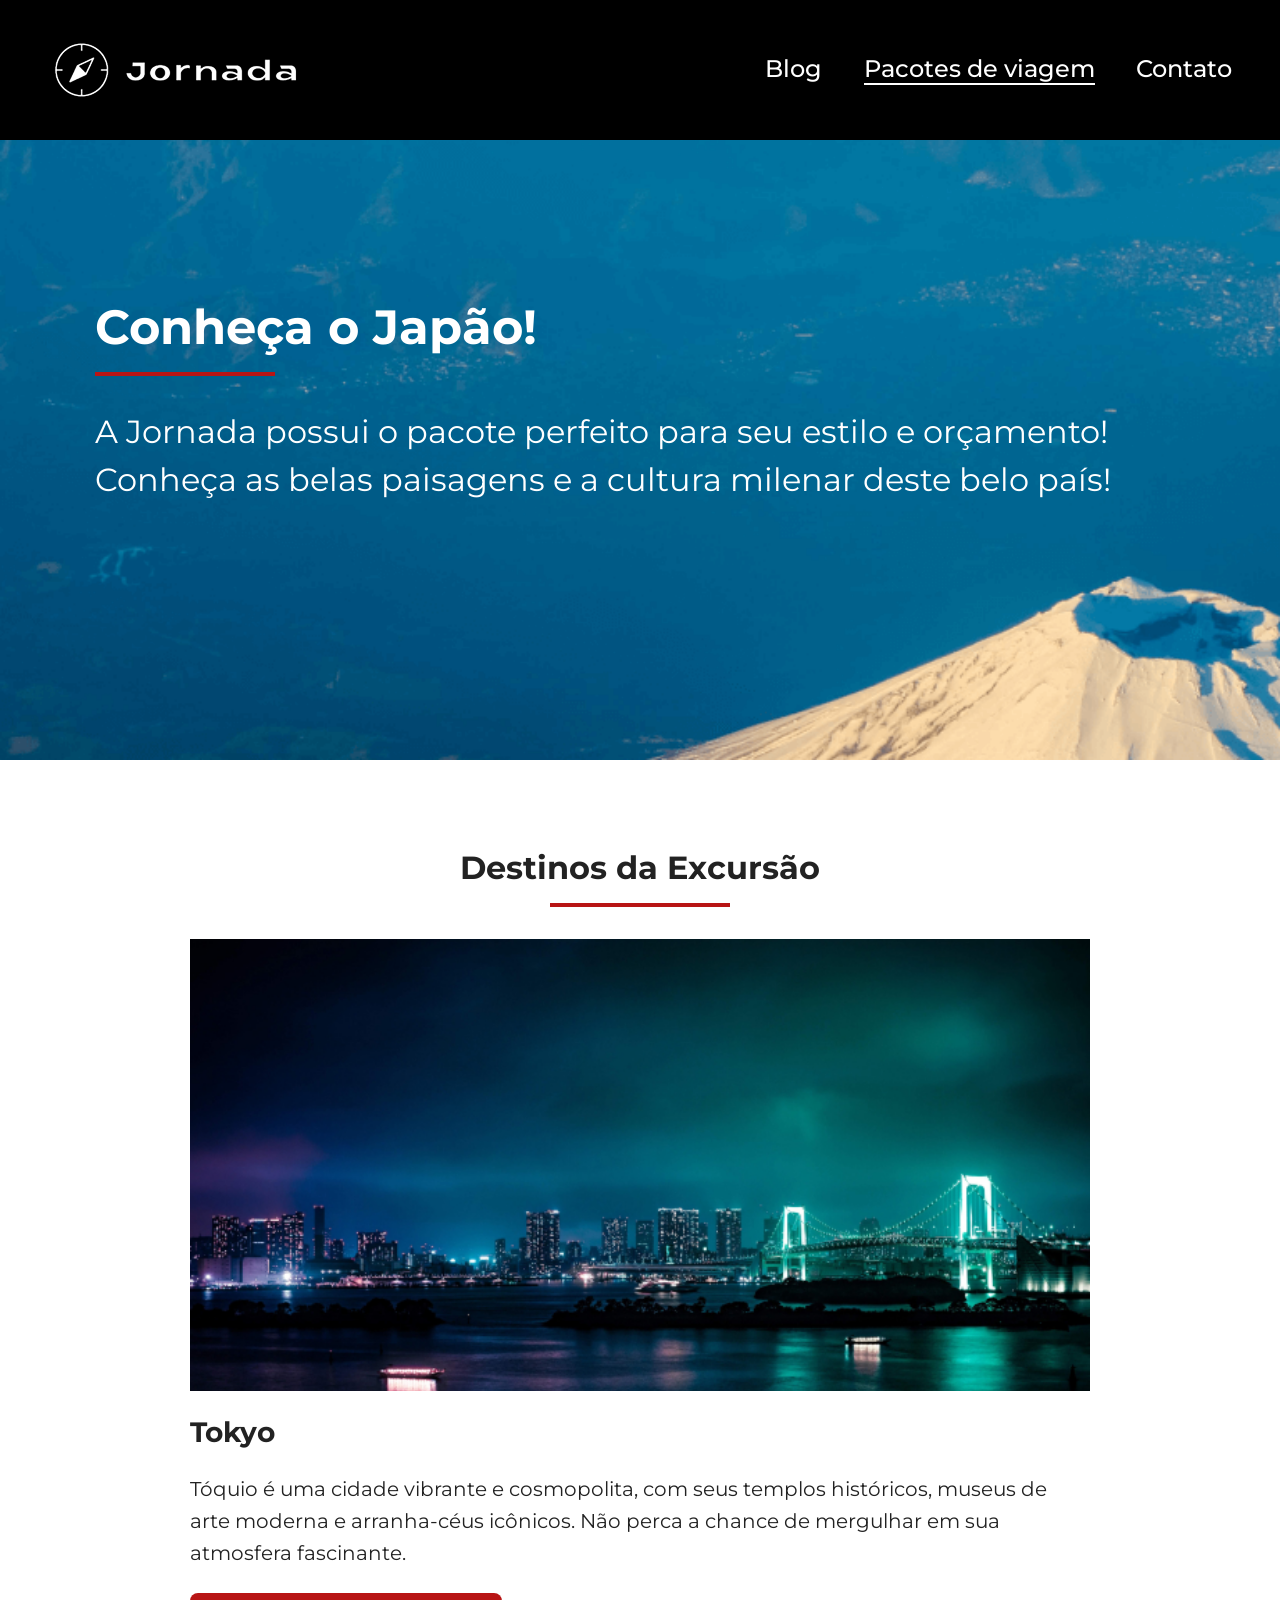
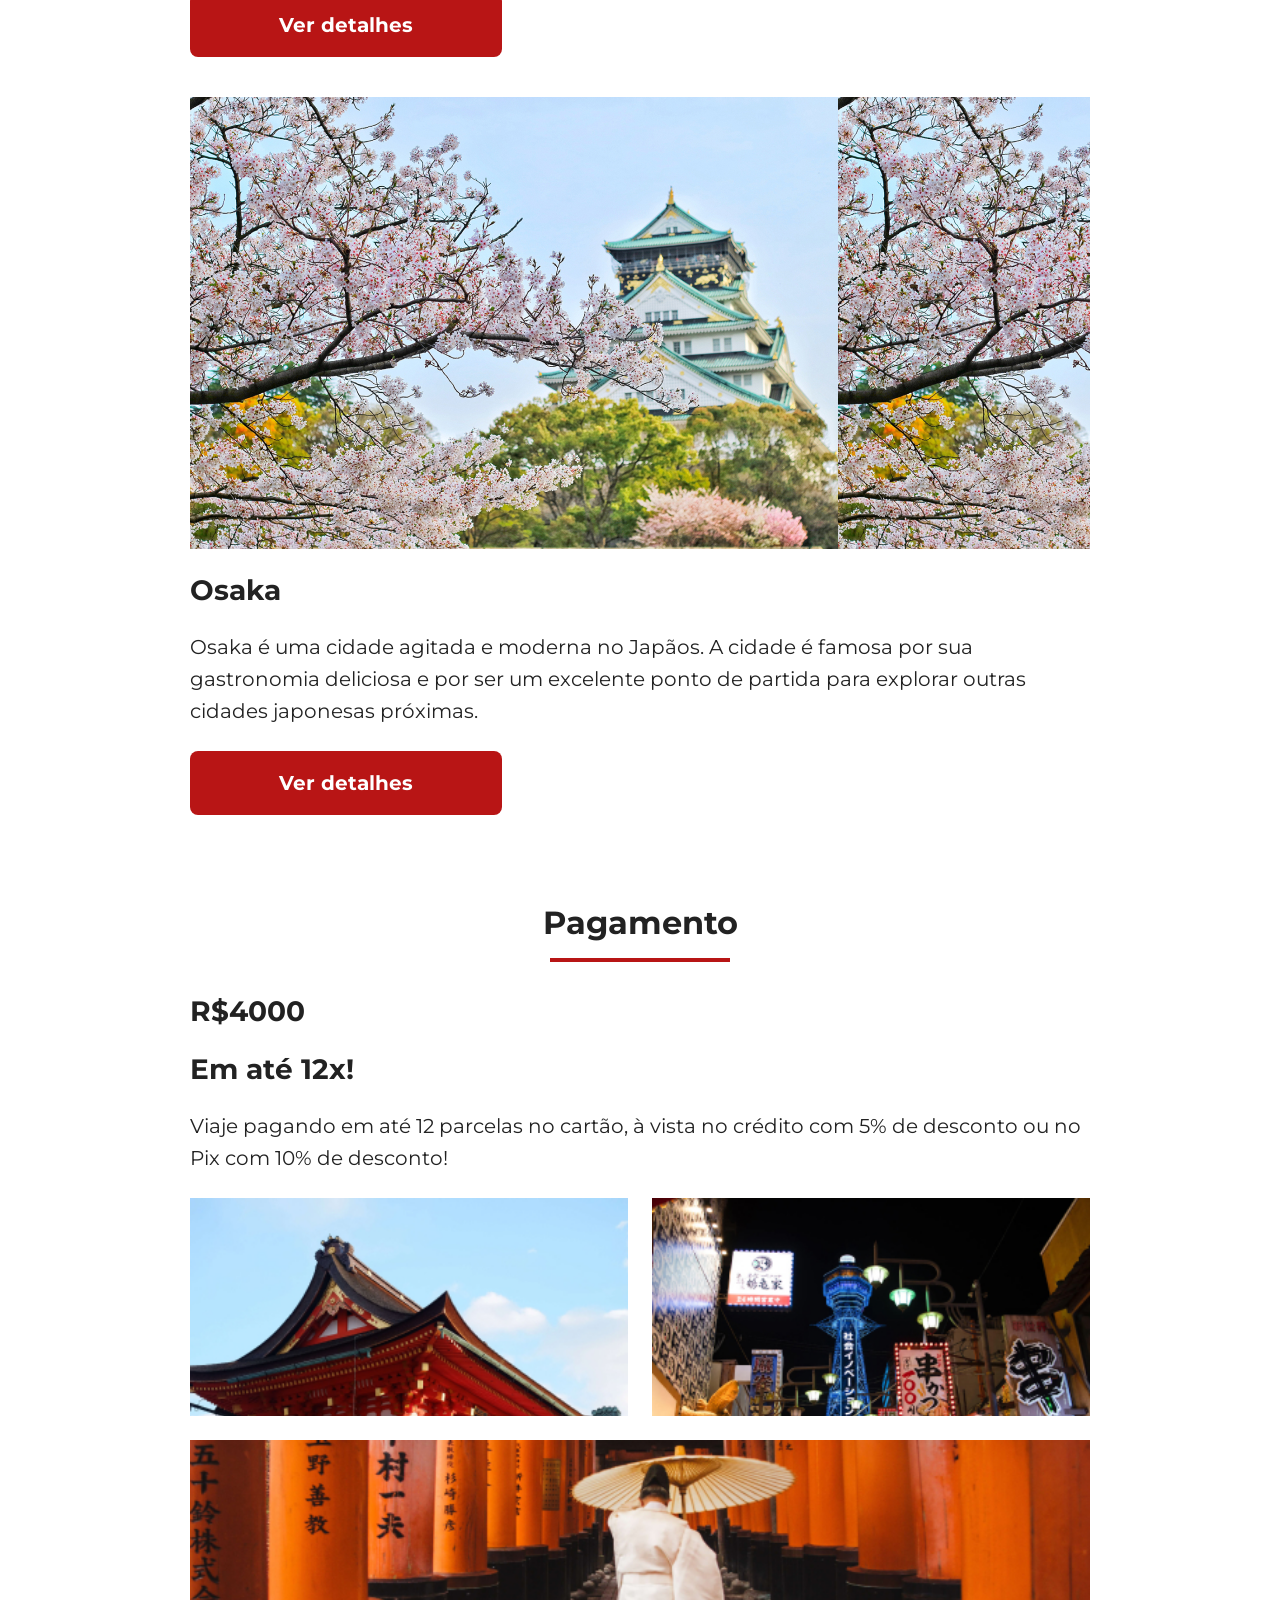
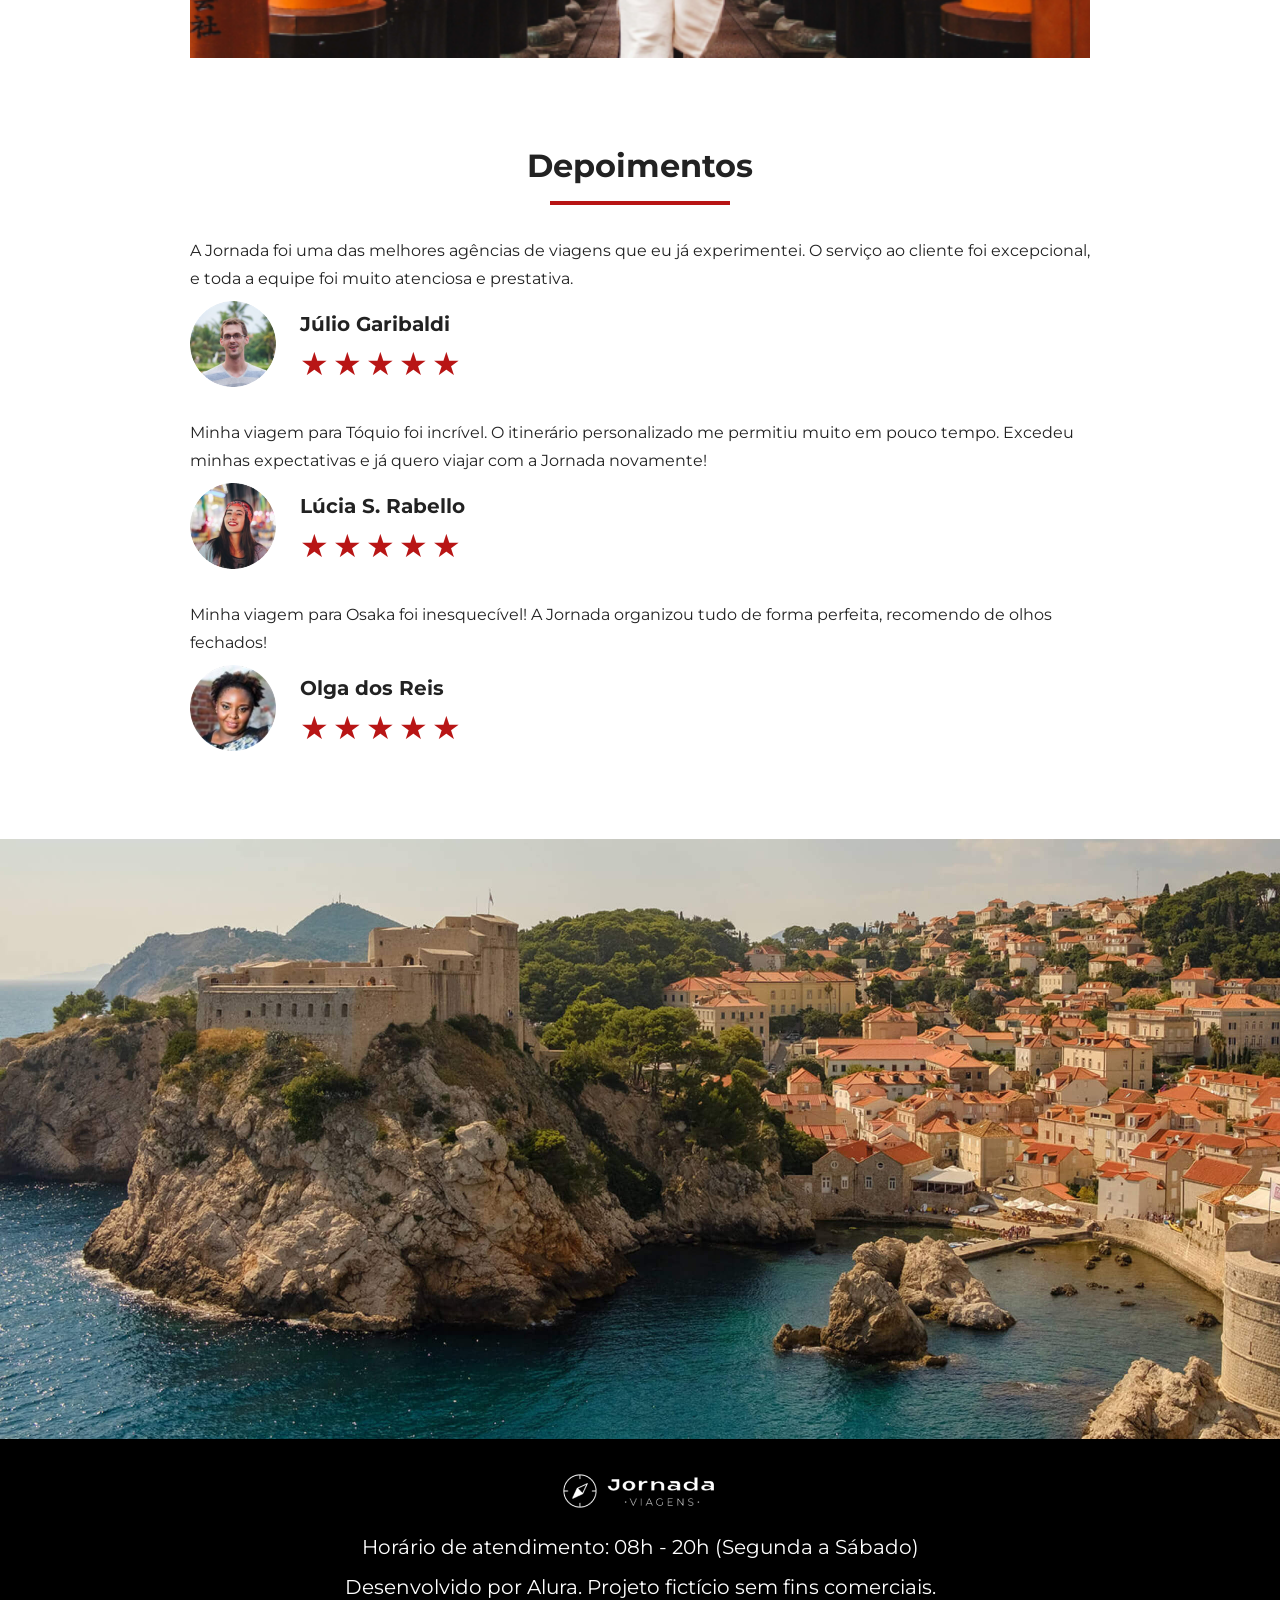
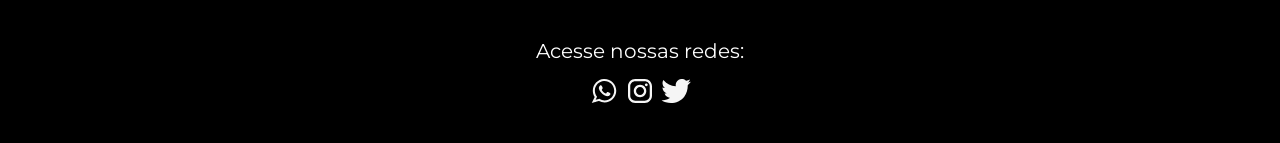
==== pacotes-viagem.html @ 85d2b94d "Finaliza sessao depoimentos" ====
<!doctype html>
<html lang="pt-Br">
  <head>
    <meta charset="UTF-8" />
    <meta name="viewport" content="width=device-width, initial-scale=1.0" />
    <link rel="stylesheet" href="/css/style.css" />
    <title>Pacotes de viagens</title>
  </head>
  <body>
    <header class="main-header">
      <a class="logo" href="index.html" title="voltar para a página inicial">
        <img
          class="img-mobile"
          src="img/bussola-jornada-branca.png"
          alt="Bussola do logo Jornada Viagens na cor branca"
        />
        <img
          class="img-desktop"
          src="img/bussola-texto-jornada-branca.png"
          alt="Logo Jornada Viagens na cor branca"
        />
      </a>

      <div class="navigation-menu">
        <label for="menu"><img src="img/menu.png" alt="menu" /></label>
        <input type="checkbox" id="menu" hidden />

        <nav>
          <ul class="list-links">
            <li>
              <a href="blog.html" target="_blank" title="Acessar Blog">Blog</a>
            </li>
            <li>
              <a
                href="pacotes-viagem.html"
                class="active"
                target="_blank"
                title="Acessar Pacotes de viagem"
                >Pacotes de viagem</a
              >
            </li>
            <li>
              <a href="contato.html" target="_blank" title="Acessar Contato"
                >Contato</a
              >
            </li>
          </ul>
        </nav>
      </div>
    </header>

    <section class="hero-pac-viagem">
      <div class="hero-img">
        <div class="section-title-left">
          <h1>Conheça o Japão!</h1>
          <hr />
        </div>
        <p>
          A Jornada possui o pacote perfeito para seu estilo e orçamento!
          Conheça as belas paisagens e a cultura milenar deste belo país!
        </p>
      </div>
    </section>

    <section class="destinations">
      <div class="section-title">
        <h2>Destinos da Excursão</h2>
        <hr />
      </div>
      <div class="destination-itens">
        <article class="item">
          <header>
            <div class="img-item"></div>
            <h3 class="content-title">Tokyo</h3>
          </header>
          <p class="content-text">
            Tóquio é uma cidade vibrante e cosmopolita, com seus templos
            históricos, museus de arte moderna e arranha-céus icônicos. Não
            perca a chance de mergulhar em sua atmosfera fascinante.
          </p>
          <footer>
            <a
              href="#"
              class="button"
              target="_blank"
              title="Veja mais detalhes do destino Tokyo"
              >Ver detalhes</a
            >
          </footer>
        </article>

        <article class="item">
          <header>
            <div class="img-item osaka"></div>
            <h3 class="content-title">Osaka</h3>
          </header>
          <p class="content-text">
            Osaka é uma cidade agitada e moderna no Japãos. A cidade é famosa
            por sua gastronomia deliciosa e por ser um excelente ponto de
            partida para explorar outras cidades japonesas próximas.
          </p>
          <footer>
            <a
              href="#"
              class="button"
              target="_blank"
              title="Veja mais detalhes do destino Osaka"
              >Ver detalhes</a
            >
          </footer>
        </article>
      </div>
    </section>

    <section class="payments">
      <div class="section-title">
        <h2>Pagamento</h2>
        <hr />
      </div>

      <div class="content-container">
        <div class="text-content">
          <h3 class="content-title">R$4000</h3>
          <h3 class="content-title">Em até 12x!</h3>
          <p class="content-text">
            Viaje pagando em até 12 parcelas no cartão, à vista no crédito com
            5% de desconto ou no Pix com 10% de desconto!
          </p>
        </div>
        <div class="image-gallery pac-viagem">
          <div class="image first"></div>
          <div class="image second"></div>
          <div class="image thirdy"></div>
        </div>
      </div>
    </section>

    <section class="testimonial">
      <div class="section-title">
        <h2>Depoimentos</h2>
        <hr />
      </div>

      <div class="testimonial-container">
        <article>
          <header>
            <p>
              A Jornada foi uma das melhores agências de viagens que eu já
              experimentei. O serviço ao cliente foi excepcional, e toda a
              equipe foi muito atenciosa e prestativa.
            </p>
          </header>
          <footer>
            <img
              src="img/avatar-julio.png"
              alt="imagem de perfil do cliente Júlio Garibaldi"
            />
            <div class="profile-content">
              <h3>Júlio Garibaldi</h3>
              <div class="rating">
                <span class="star">★</span>
                <span class="star">★</span>
                <span class="star">★</span>
                <span class="star">★</span>
                <span class="star">★</span>
              </div>
            </div>
          </footer>
        </article>
        <article>
          <header>
            <p>
              Minha viagem para Tóquio foi incrível. O itinerário personalizado
              me permitiu muito em pouco tempo. Excedeu minhas expectativas e já
              quero viajar com a Jornada novamente!
            </p>
          </header>
          <footer>
            <img
              src="img/avatar-lucia.png"
              alt="imagem de perfil da cliente Lúcia S. Rabello"
            />
            <div class="profile-content">
              <h3>Lúcia S. Rabello</h3>
              <div class="rating">
                <span class="star">★</span>
                <span class="star">★</span>
                <span class="star">★</span>
                <span class="star">★</span>
                <span class="star">★</span>
              </div>
            </div>
          </footer>
        </article>
        <article>
          <header>
            <p>
              Minha viagem para Osaka foi inesquecível! A Jornada organizou tudo
              de forma perfeita, recomendo de olhos fechados!
            </p>
          </header>
          <footer>
            <img
              src="img/avatar-olga.png"
              alt="imagem de perfil da cliente Olga dos Reis"
            />
            <div class="profile-content">
              <h3>Olga dos Reis</h3>
              <div class="rating">
                <span class="star">★</span>
                <span class="star">★</span>
                <span class="star">★</span>
                <span class="star">★</span>
                <span class="star">★</span>
              </div>
            </div>
          </footer>
        </article>
      </div>
    </section>

    <section class="bottom-hero">
      <div class="hero-img"></div>
    </section>

    <footer class="main-footer">
      <div class="footer-content">
        <img src="img/logo-footer.png" alt="Logo completo jornada viagens" />
        <p>Horário de atendimento: 08h - 20h (Segunda a Sábado)</p>
        <p>Desenvolvido por Alura. Projeto fictício sem fins comerciais.</p>
      </div>

      <div class="footer-social">
        <p>Acesse nossas redes:</p>

        <a href="#" target="_blank" title="Acessa o whatsapp do Jornada Viagens"
          ><img
            src="img/icon-whatsapp.svg"
            alt="icone do whatsapp na cor branca"
        /></a>
        <a
          href="#"
          target="_blank"
          title="Acessa o instagram do Jornada Viagens"
          ><img
            src="img/icon-instagram.svg"
            alt="icone do instagram na cor branca"
        /></a>
        <a href="#" target="_blank" title="Acessa o twitter do Jornada Viagens"
          ><img src="img/icon-twitter.svg" alt="icone do twitter na cor branca"
        /></a>
      </div>
    </footer>
  </body>
</html>
---- css/style.css ----
@import url(global.css);
@import url(header.css);
@import url(hero.css);
@import url(offers.css);
@import url(category.css);
@import url(destinations.css);
@import url(payments.css);
@import url(testimonials.css);
@import url(footer.css);
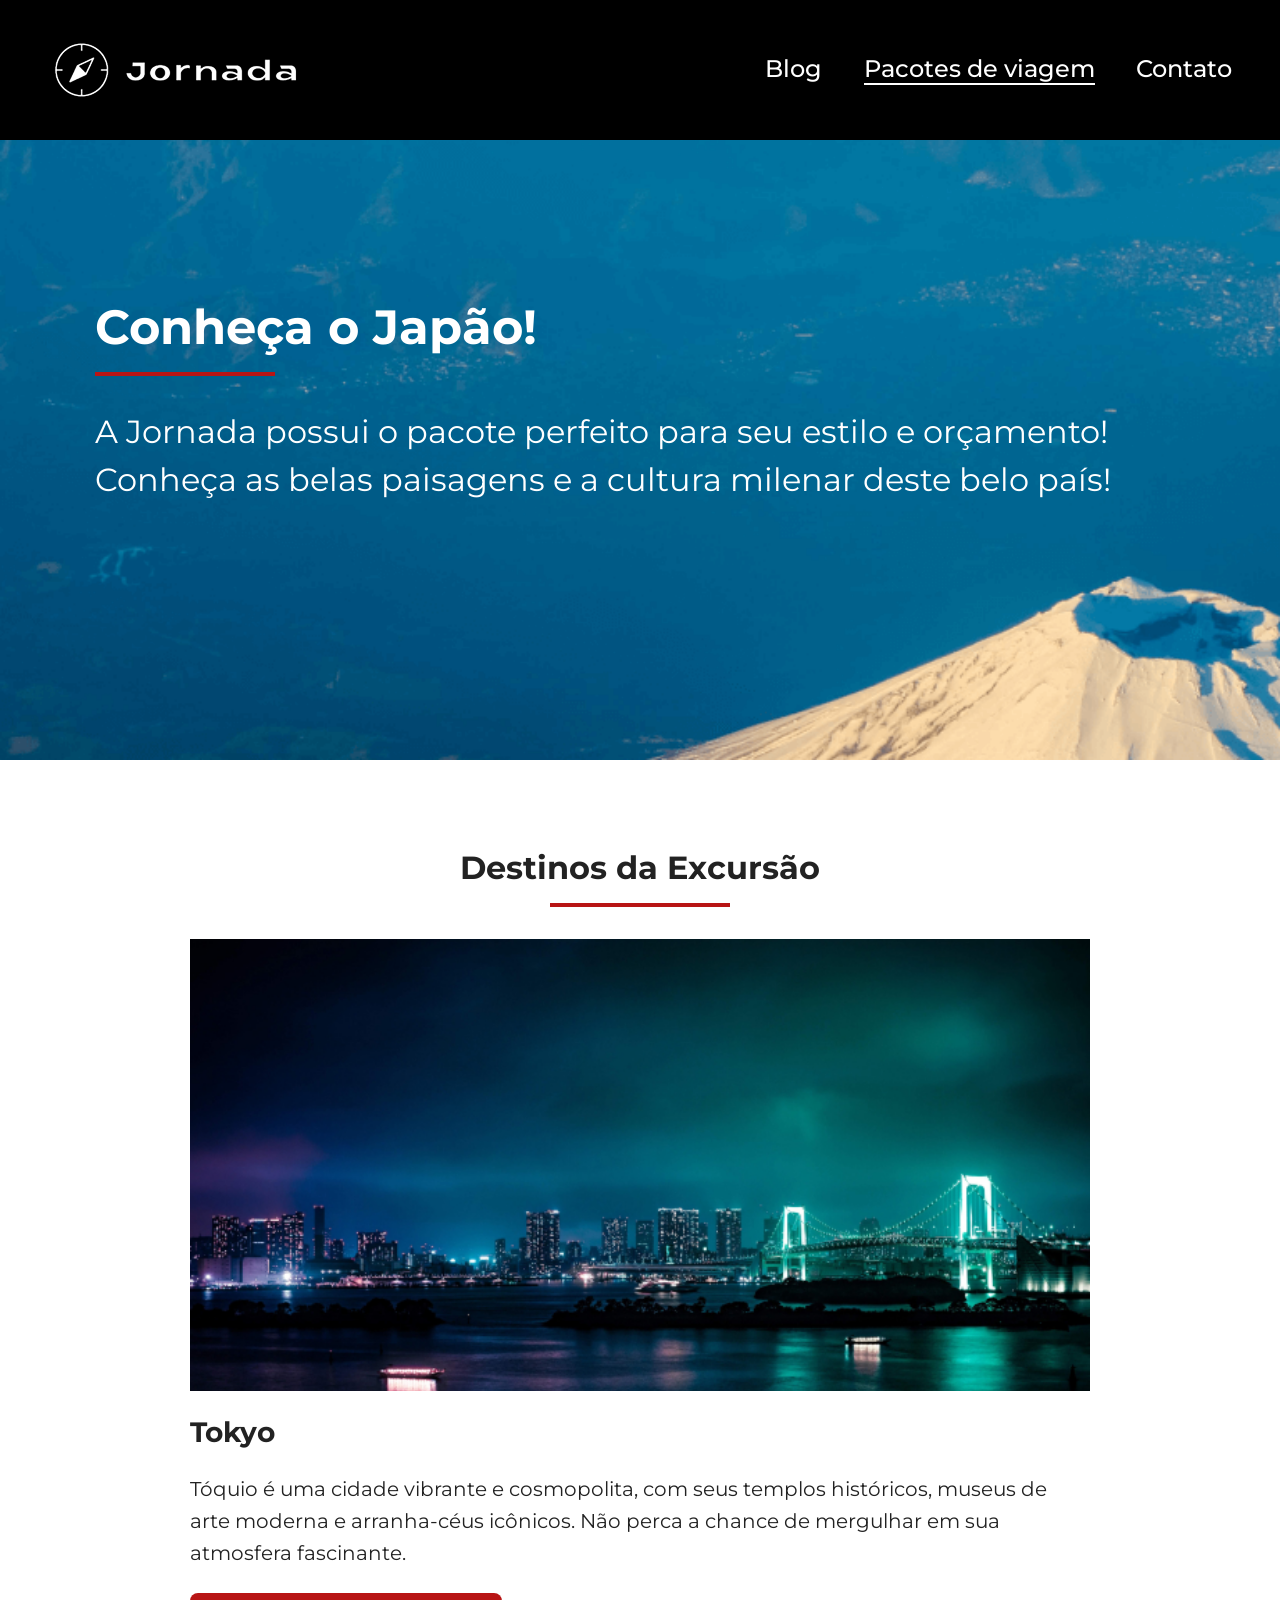
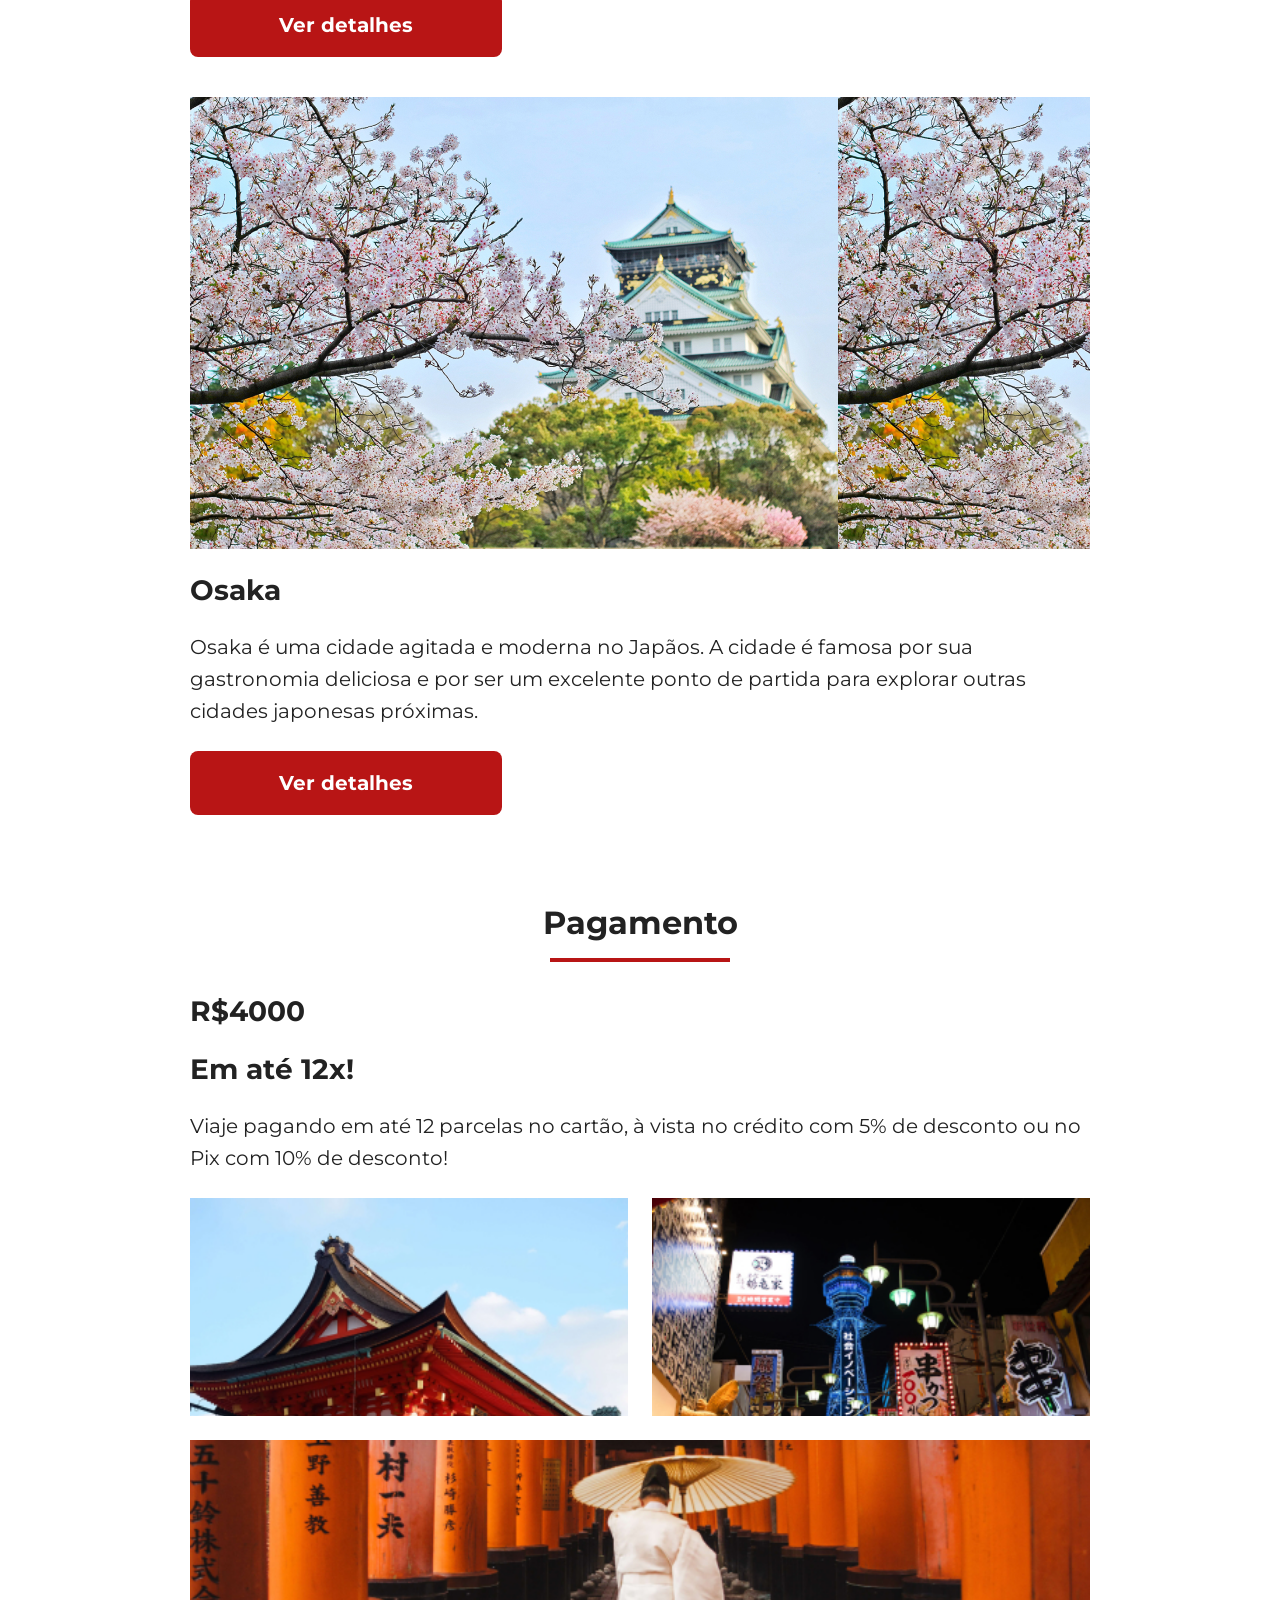
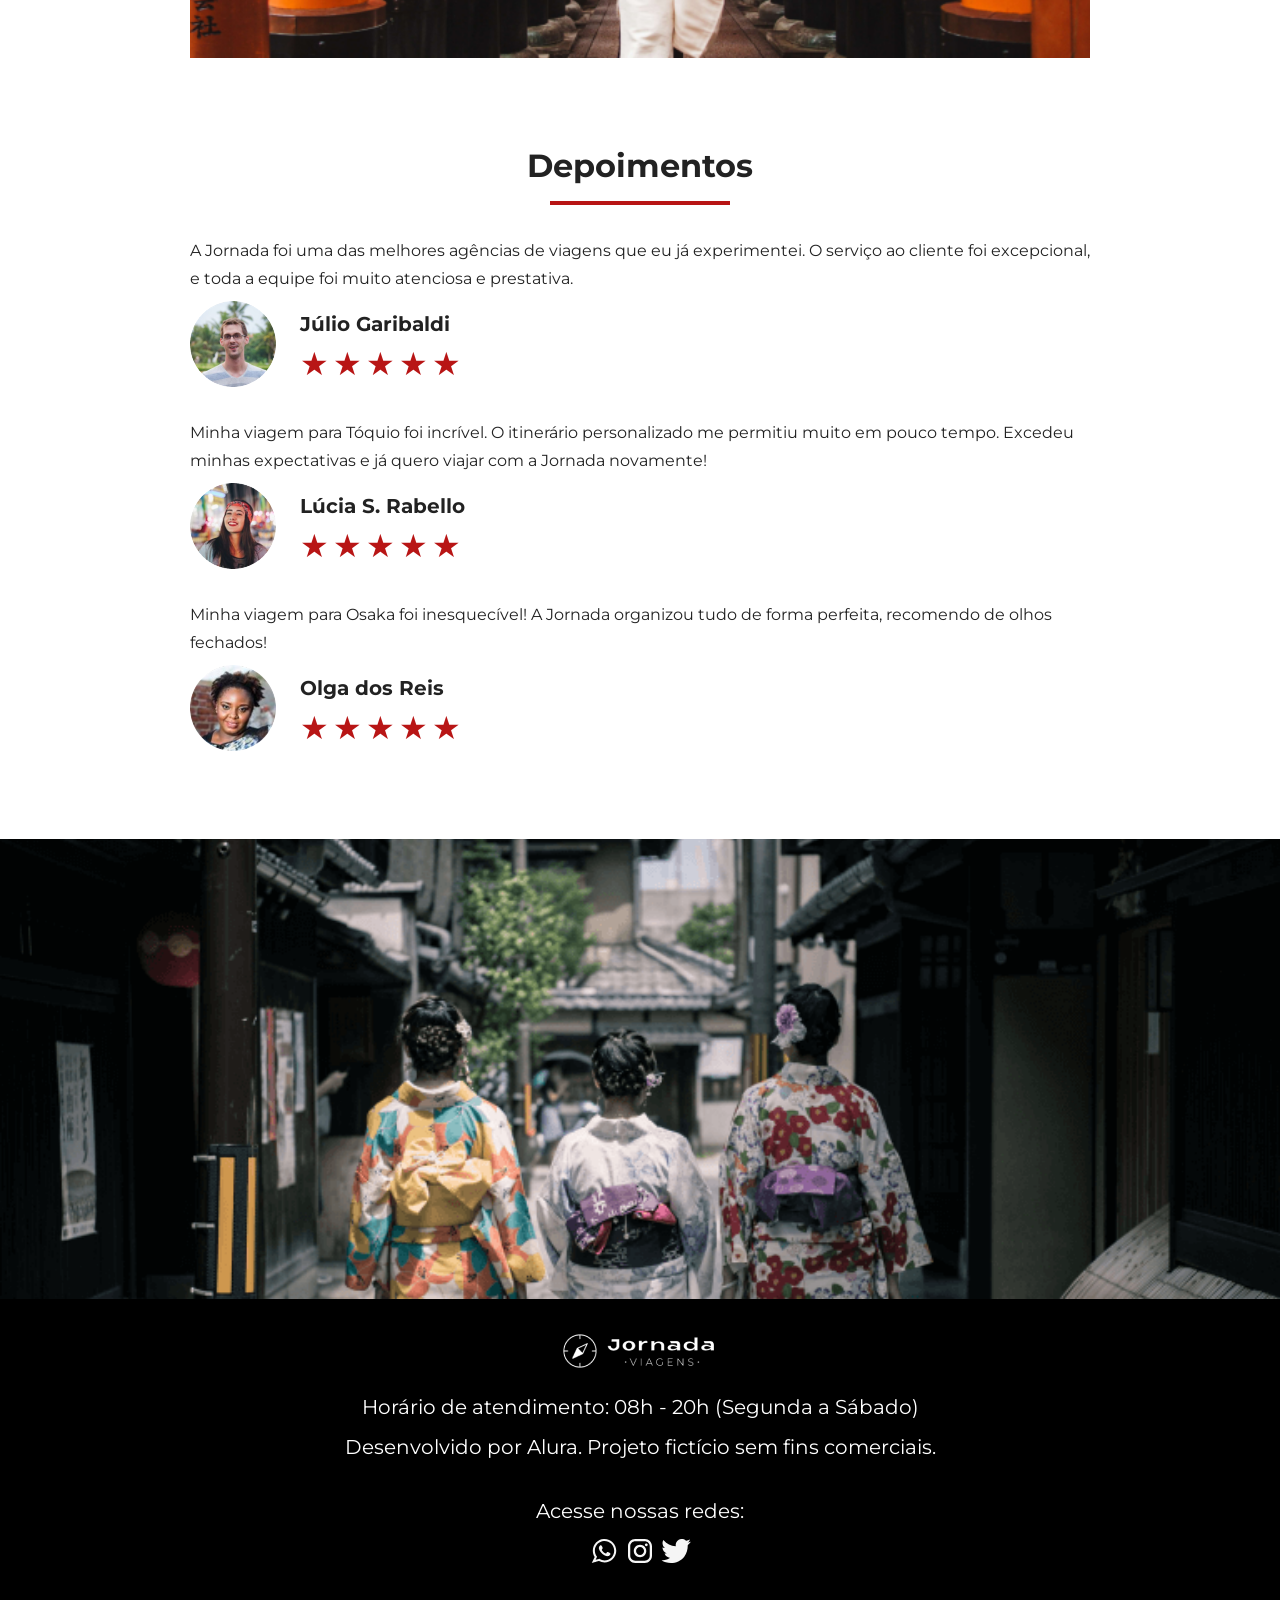
==== commit a33a4458: "Finaliza bottom hero" ====
--- a/pacotes-viagem.html
+++ b/pacotes-viagem.html
@@ -219,7 +219,7 @@
       </div>
     </section>
 
-    <section class="bottom-hero">
+    <section class="pac-bottom-hero">
       <div class="hero-img"></div>
     </section>
 
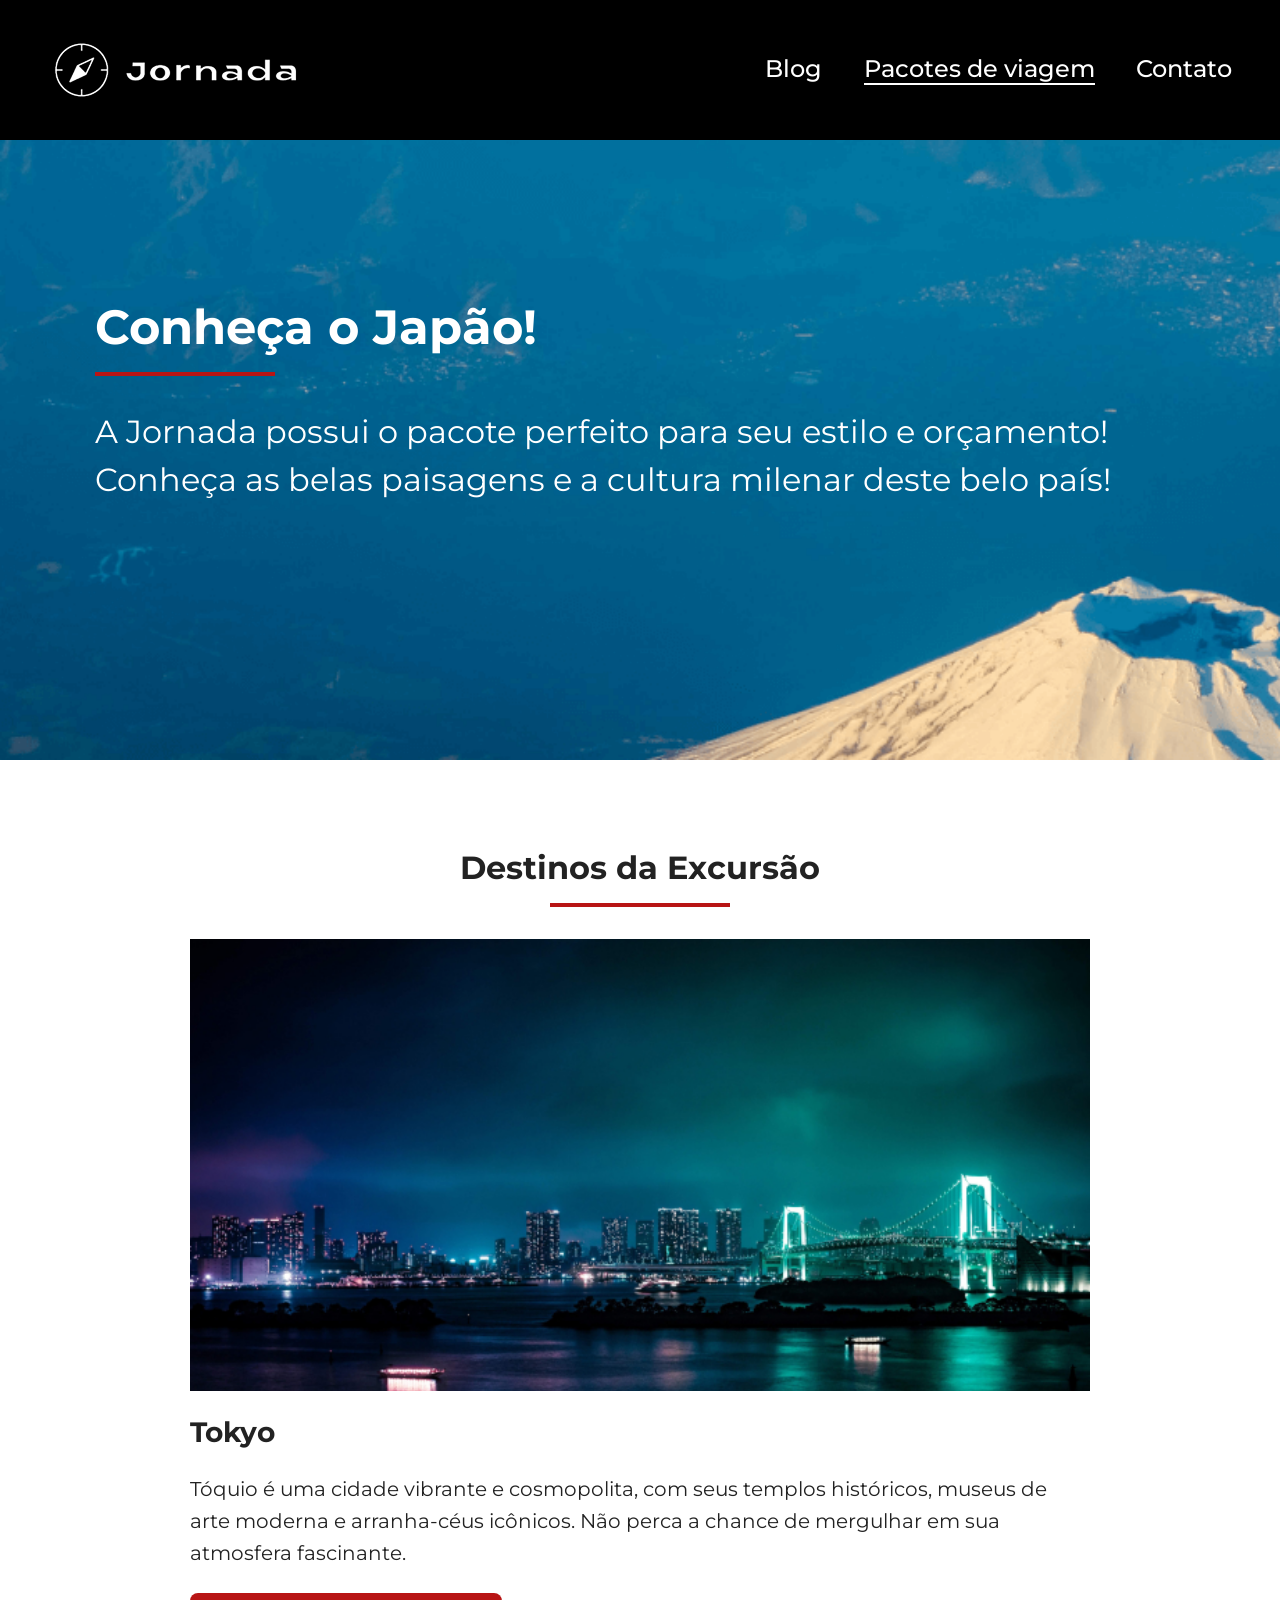
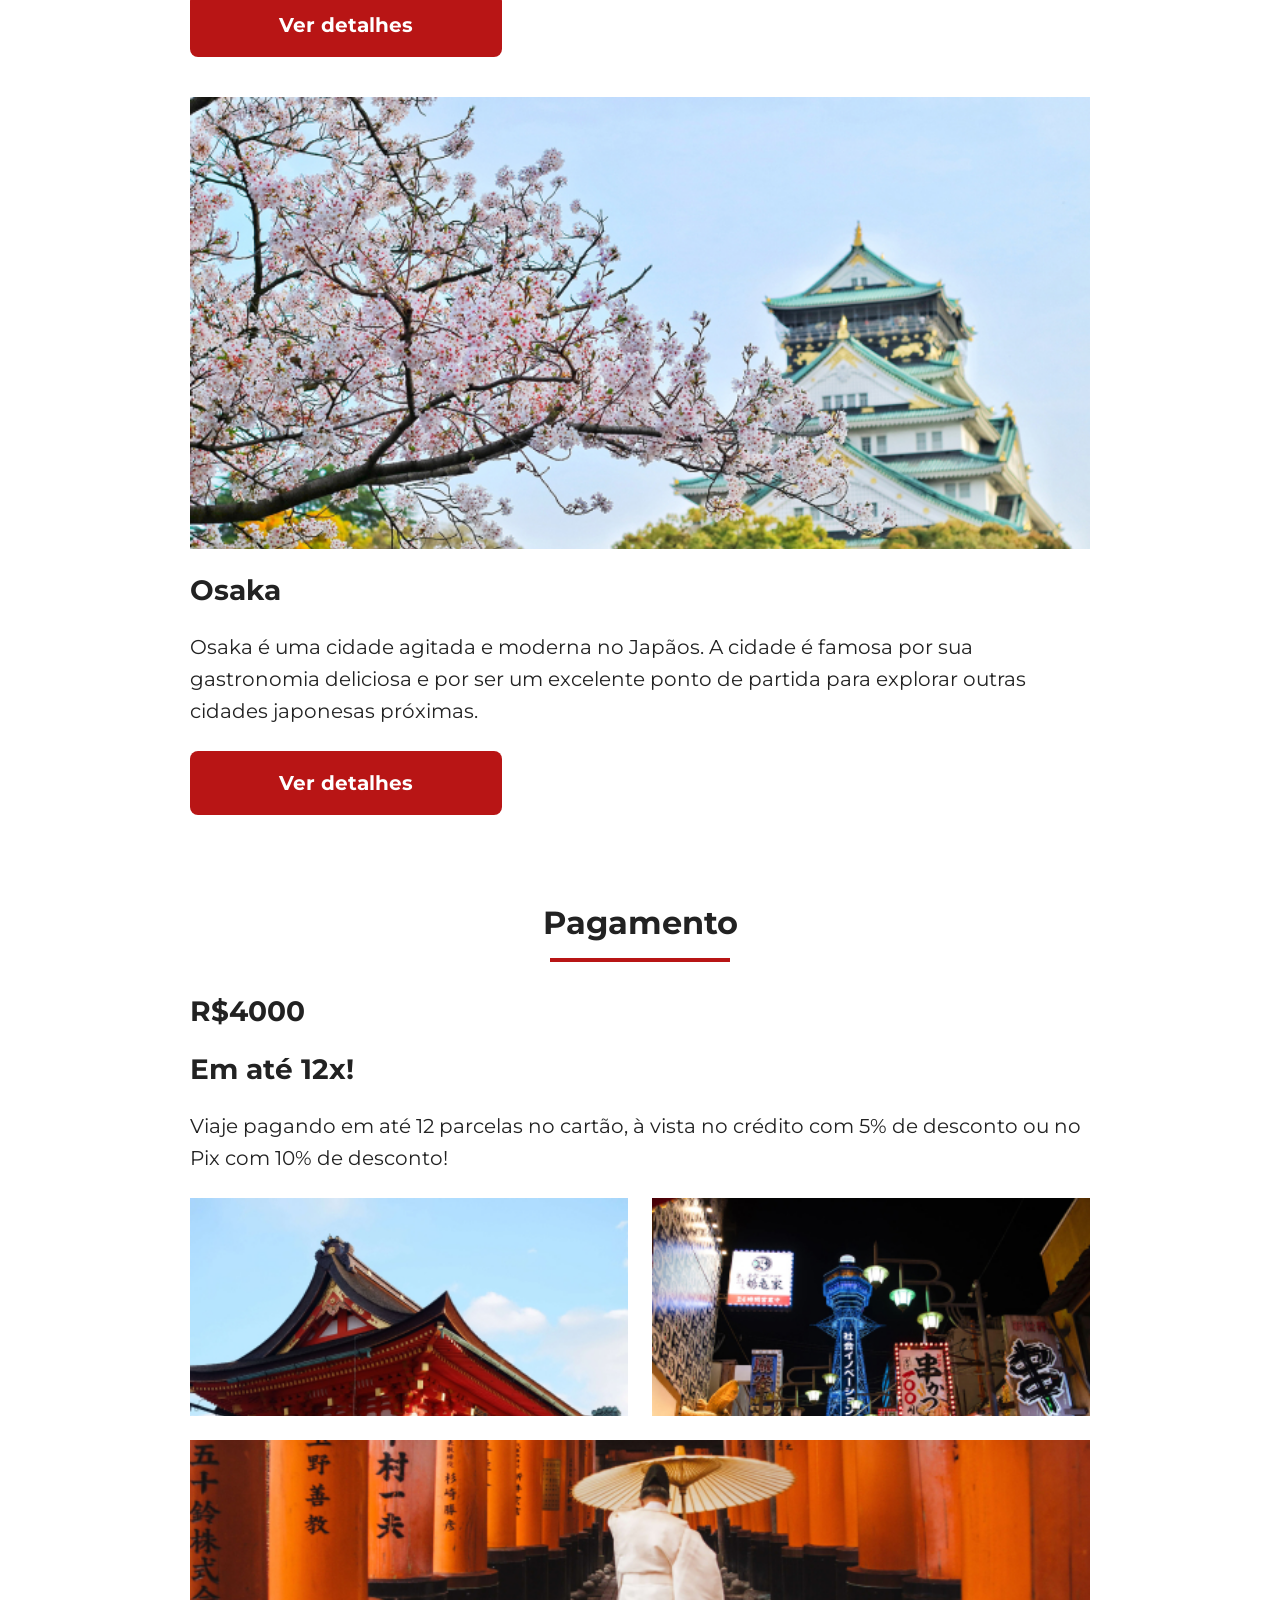
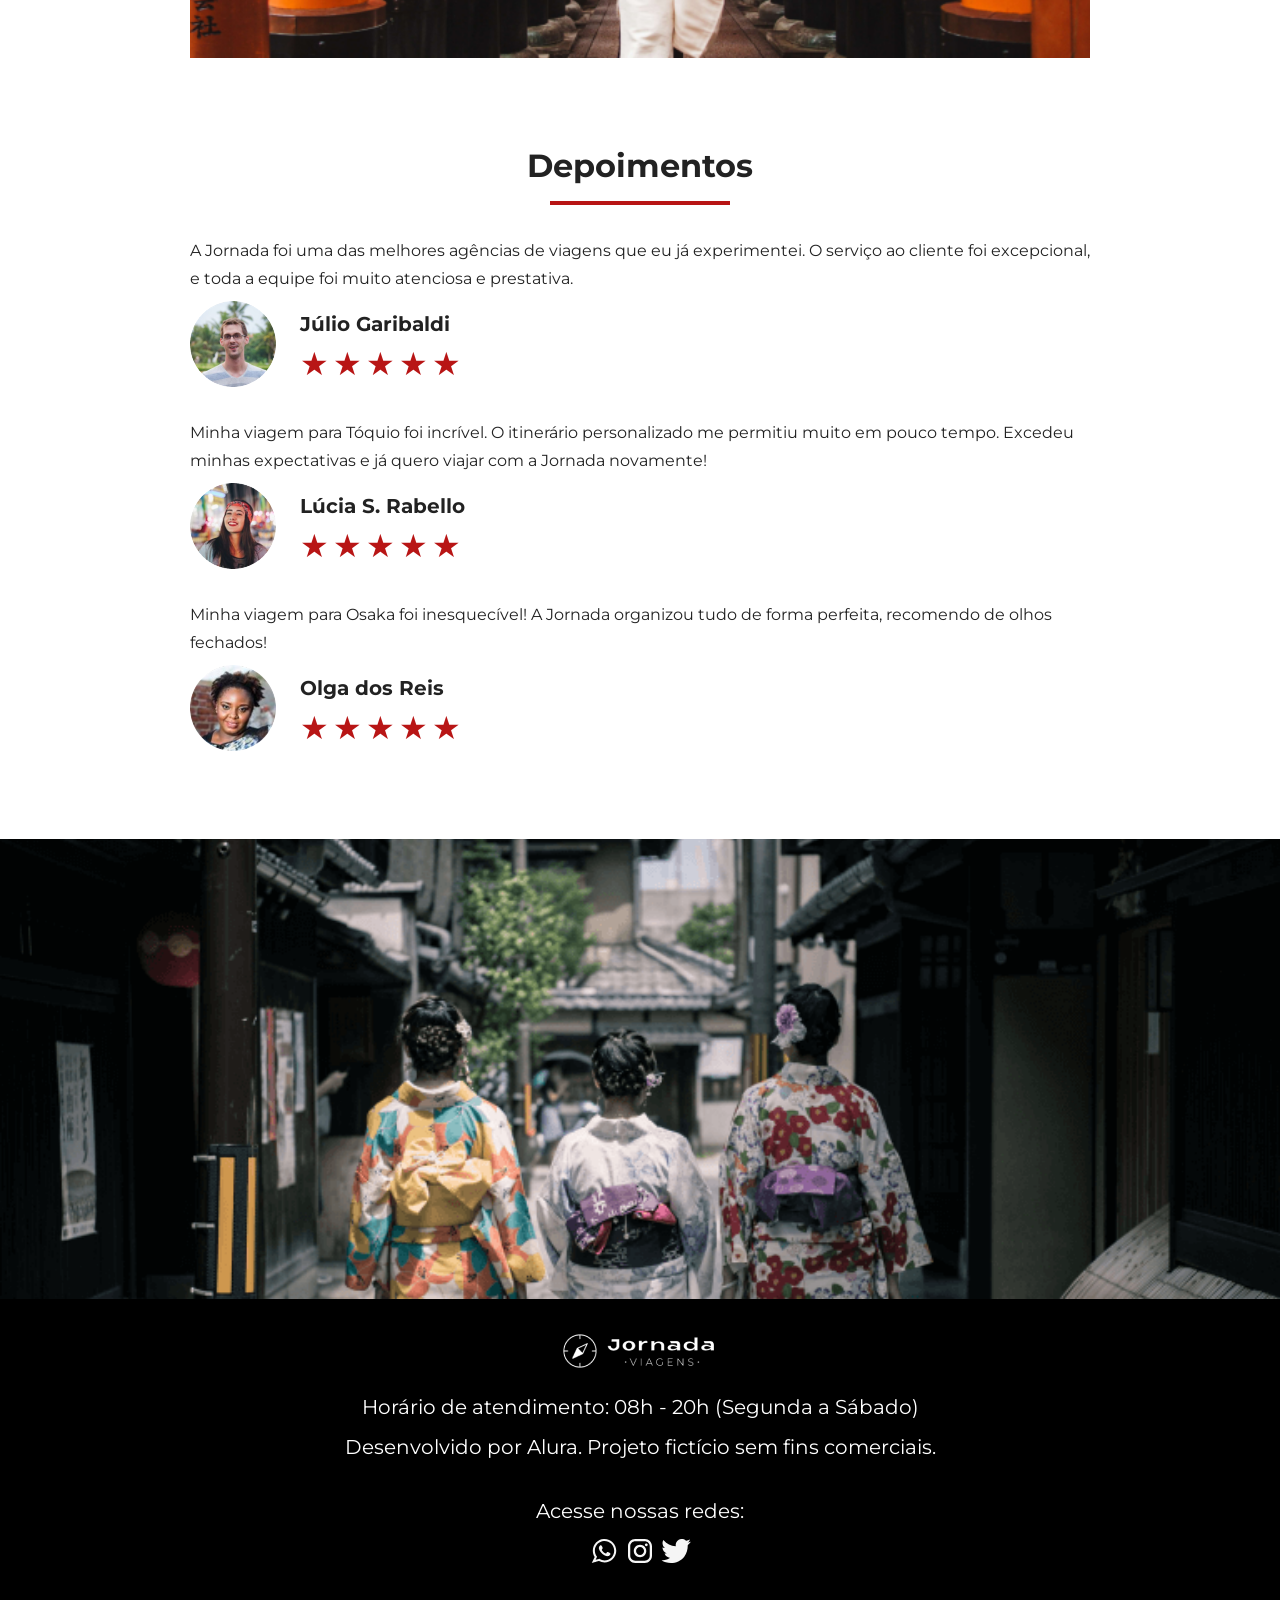
==== commit 99366bd2: "Corrige caminho das imagens" ====
--- a/pacotes-viagem.html
+++ b/pacotes-viagem.html
@@ -1,10 +1,29 @@
 <!doctype html>
-<html lang="pt-Br">
+<html lang="pt-BR">
   <head>
     <meta charset="UTF-8" />
     <meta name="viewport" content="width=device-width, initial-scale=1.0" />
+
+    <meta
+      name="description"
+      content="Jornada Viagens, uma agência apaixonada por criar viagens inesquecíveis"
+    />
+
+    <meta name="og:title" content="Jornada Viagens" />
+    <meta
+      name="og:description"
+      content="Jornada Viagens, uma agência apaixonada por criar viagens inesquecíveis"
+    />
+    <meta
+      name="og:image"
+      content="https://devlary.github.io/jornada-viagens/img/bussola-jornada-preta.png"
+    />
+    <meta name="og:type" content="website" />
+    <meta name="og:url" content="https://devlary.github.io/jornada-viagens" />
+
+    <link rel="icon" href="favicon.svg" type="xml/svg" />
     <link rel="stylesheet" href="/css/style.css" />
-    <title>Pacotes de viagens</title>
+    <title>Pacotes de Viagens</title>
   </head>
   <body>
     <header class="main-header">
@@ -152,7 +171,7 @@
           </header>
           <footer>
             <img
-              src="img/avatar-julio.png"
+              src="img/travel-packages/avatar-julio.png"
               alt="imagem de perfil do cliente Júlio Garibaldi"
             />
             <div class="profile-content">
@@ -177,7 +196,7 @@
           </header>
           <footer>
             <img
-              src="img/avatar-lucia.png"
+              src="img/travel-packages/avatar-lucia.png"
               alt="imagem de perfil da cliente Lúcia S. Rabello"
             />
             <div class="profile-content">
@@ -201,7 +220,7 @@
           </header>
           <footer>
             <img
-              src="img/avatar-olga.png"
+              src="img/travel-packages/avatar-olga.png"
               alt="imagem de perfil da cliente Olga dos Reis"
             />
             <div class="profile-content">
